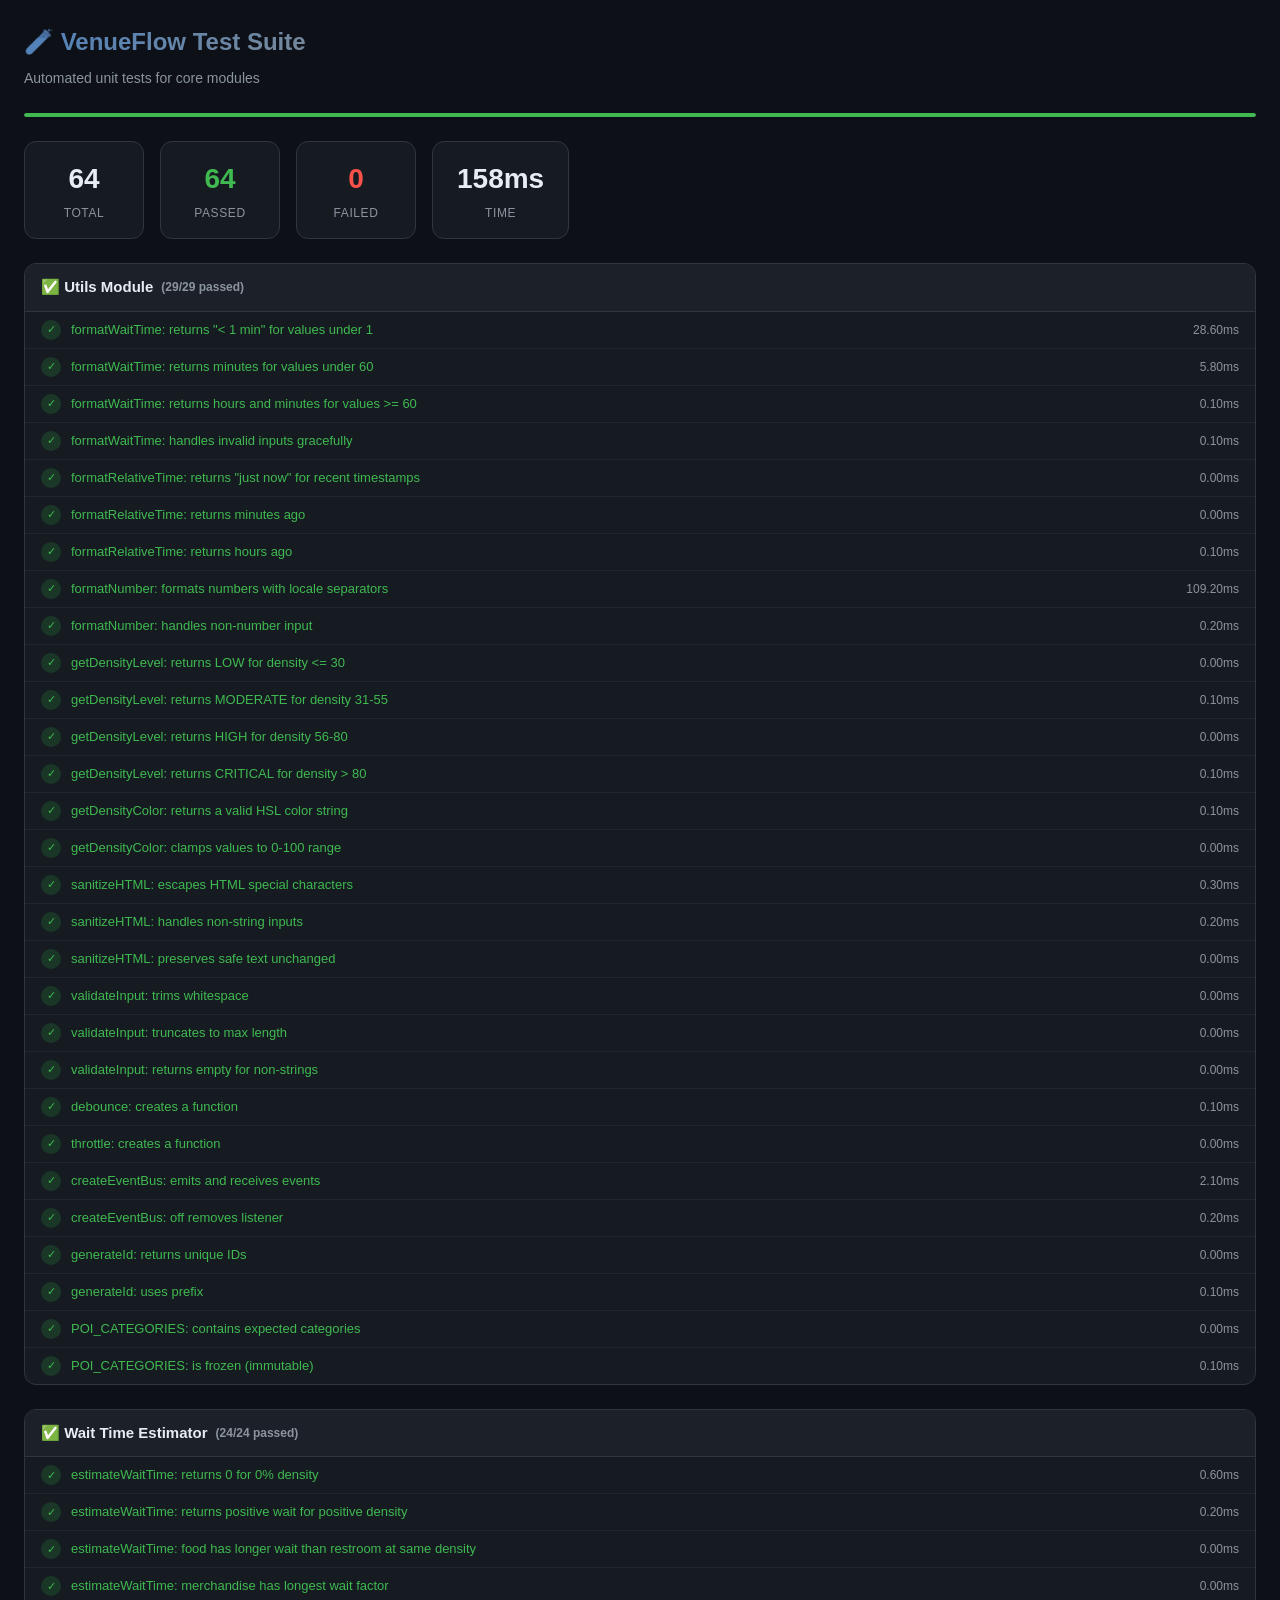
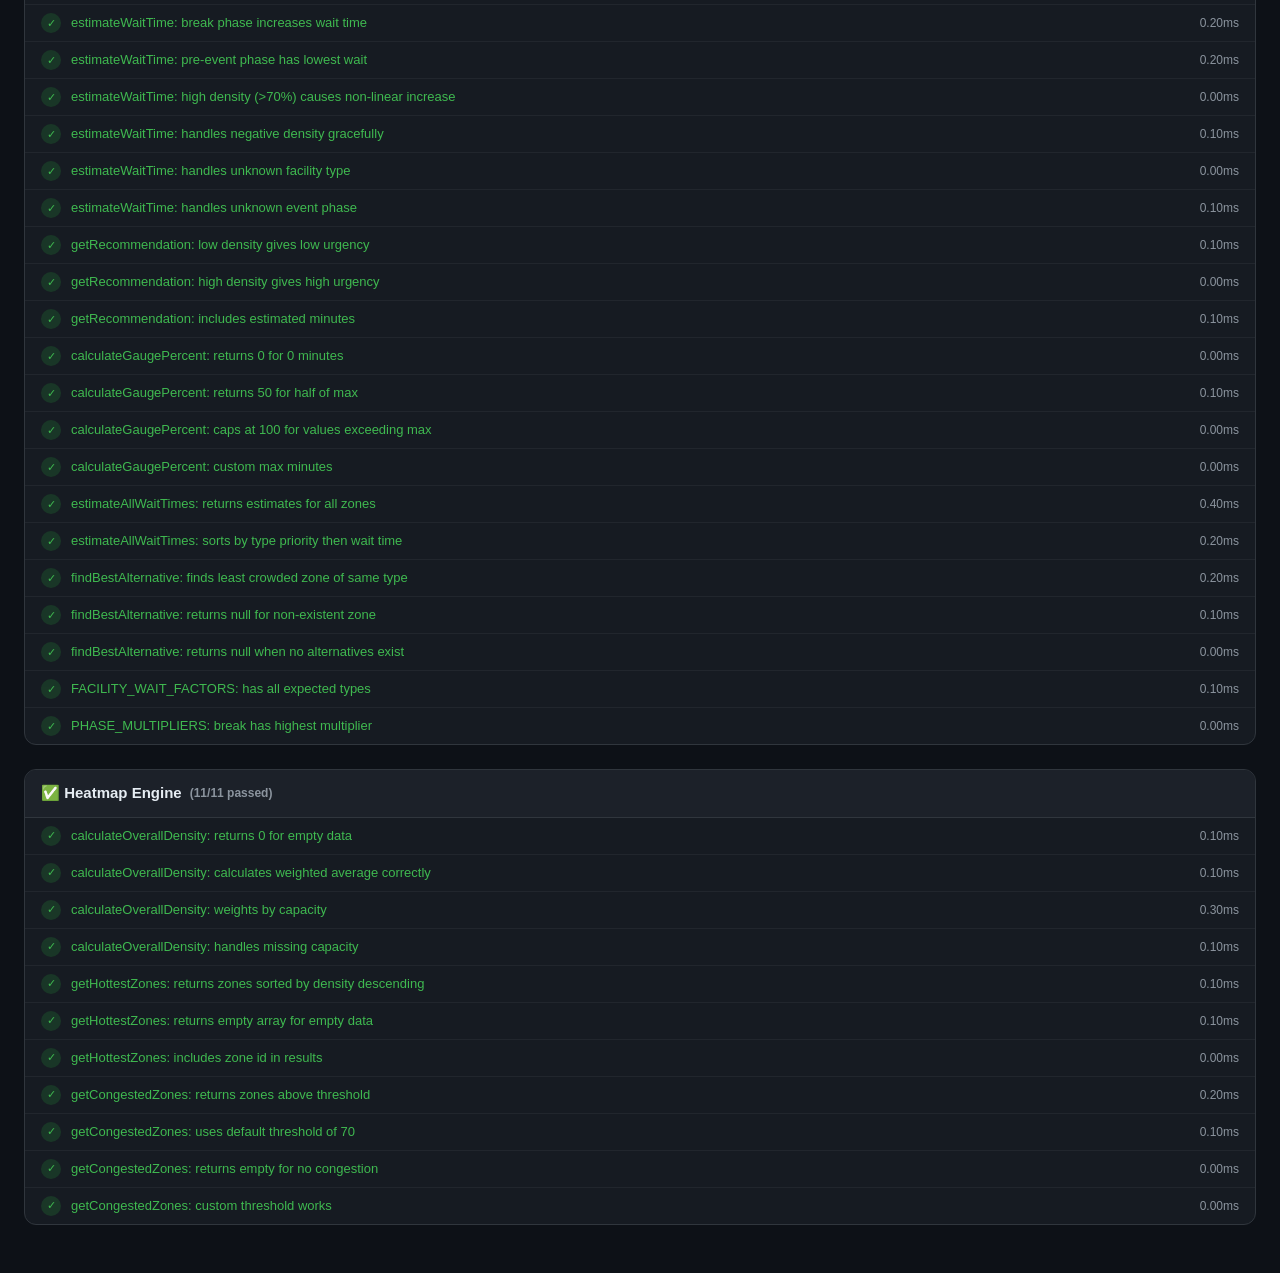
==== tests/test-runner.html @ 807b9fff "feat: VenueFlow - AI-powered smart venue assistant for PromptWars Week 1 Physical Event Experience v" ====
<!DOCTYPE html>
<html lang="en">
<head>
  <meta charset="UTF-8">
  <meta name="viewport" content="width=device-width, initial-scale=1.0">
  <title>VenueFlow Test Suite</title>
  <style>
    * { margin: 0; padding: 0; box-sizing: border-box; }
    body {
      font-family: 'Inter', -apple-system, BlinkMacSystemFont, sans-serif;
      background: #0d1117;
      color: #e6edf3;
      padding: 24px;
      line-height: 1.5;
    }
    h1 {
      font-size: 24px;
      margin-bottom: 8px;
      background: linear-gradient(135deg, #4F81BD, #F0A030);
      -webkit-background-clip: text;
      background-clip: text;
      -webkit-text-fill-color: transparent;
    }
    .subtitle {
      color: #8b949e;
      font-size: 14px;
      margin-bottom: 24px;
    }
    .summary {
      display: flex;
      gap: 16px;
      margin-bottom: 24px;
      flex-wrap: wrap;
    }
    .summary-card {
      background: #161b22;
      border: 1px solid #30363d;
      border-radius: 12px;
      padding: 16px 24px;
      text-align: center;
      min-width: 120px;
    }
    .summary-value {
      font-size: 28px;
      font-weight: 800;
      margin-bottom: 4px;
    }
    .summary-label {
      font-size: 12px;
      color: #8b949e;
      text-transform: uppercase;
      letter-spacing: 0.05em;
    }
    .pass { color: #3fb950; }
    .fail { color: #f85149; }
    .suite {
      margin-bottom: 24px;
      background: #161b22;
      border: 1px solid #30363d;
      border-radius: 12px;
      overflow: hidden;
    }
    .suite-header {
      padding: 12px 16px;
      background: #1c2129;
      border-bottom: 1px solid #30363d;
      font-weight: 600;
      font-size: 15px;
      display: flex;
      align-items: center;
      gap: 8px;
    }
    .test-result {
      display: flex;
      align-items: center;
      gap: 10px;
      padding: 8px 16px;
      border-bottom: 1px solid #21262d;
      font-size: 13px;
    }
    .test-result:last-child { border-bottom: none; }
    .test-result .icon {
      width: 20px;
      height: 20px;
      border-radius: 50%;
      display: flex;
      align-items: center;
      justify-content: center;
      font-size: 11px;
      flex-shrink: 0;
    }
    .test-result.pass .icon { background: hsla(130, 60%, 40%, 0.2); color: #3fb950; }
    .test-result.fail .icon { background: hsla(0, 60%, 50%, 0.2); color: #f85149; }
    .test-name { flex: 1; }
    .test-error {
      color: #f85149;
      font-size: 12px;
      padding: 4px 16px 8px 46px;
      background: hsla(0, 60%, 50%, 0.05);
    }
    .time {
      color: #8b949e;
      font-size: 12px;
    }
    .progress-bar {
      width: 100%;
      height: 4px;
      background: #30363d;
      border-radius: 2px;
      margin-bottom: 24px;
      overflow: hidden;
    }
    .progress-fill {
      height: 100%;
      border-radius: 2px;
      transition: width 0.3s ease;
    }
  </style>
</head>
<body>
  <h1>🧪 VenueFlow Test Suite</h1>
  <p class="subtitle">Automated unit tests for core modules</p>
  
  <div class="progress-bar">
    <div class="progress-fill" id="progress-fill" style="width: 0%; background: #3fb950;"></div>
  </div>
  
  <div class="summary" id="summary">
    <div class="summary-card">
      <div class="summary-value" id="total-count">-</div>
      <div class="summary-label">Total</div>
    </div>
    <div class="summary-card">
      <div class="summary-value pass" id="pass-count">-</div>
      <div class="summary-label">Passed</div>
    </div>
    <div class="summary-card">
      <div class="summary-value fail" id="fail-count">-</div>
      <div class="summary-label">Failed</div>
    </div>
    <div class="summary-card">
      <div class="summary-value" id="time-value">-</div>
      <div class="summary-label">Time</div>
    </div>
  </div>

  <div id="results"></div>

  <!-- Load source modules -->
  <script src="../js/utils.js"></script>
  <script src="../js/wait-estimator.js"></script>
  <script src="../js/heatmap.js"></script>

  <!-- Test Runner Framework -->
  <script>
    /**
     * Minimal Test Runner — Zero Dependencies
     * Designed for in-browser test execution.
     */
    const TestRunner = (() => {
      let _passed = 0;
      let _failed = 0;
      let _total = 0;
      let _results = [];

      function assert(condition, message = 'Assertion failed') {
        if (!condition) throw new Error(message);
      }

      function assertEqual(actual, expected, message) {
        if (actual !== expected) {
          throw new Error(
            message || `Expected ${JSON.stringify(expected)} but got ${JSON.stringify(actual)}`
          );
        }
      }

      function assertDeepEqual(actual, expected, message) {
        if (JSON.stringify(actual) !== JSON.stringify(expected)) {
          throw new Error(
            message || `Deep equality failed:\nExpected: ${JSON.stringify(expected)}\nActual: ${JSON.stringify(actual)}`
          );
        }
      }

      async function runSuite(suite) {
        const suiteResults = {
          name: suite.name,
          tests: []
        };

        for (const test of suite.tests) {
          _total++;
          const result = { name: test.name, passed: false, error: null, time: 0 };
          const start = performance.now();

          try {
            await test.run();
            result.passed = true;
            _passed++;
          } catch (err) {
            result.error = err.message;
            _failed++;
          }

          result.time = (performance.now() - start).toFixed(2);
          suiteResults.tests.push(result);
        }

        _results.push(suiteResults);
        return suiteResults;
      }

      function getStats() {
        return { total: _total, passed: _passed, failed: _failed };
      }

      return { assert, assertEqual, assertDeepEqual, runSuite, getStats };
    })();
  </script>

  <!-- Load test files -->
  <script src="unit/utils.test.js"></script>
  <script src="unit/wait-estimator.test.js"></script>
  <script src="unit/heatmap.test.js"></script>

  <!-- Execute tests -->
  <script>
    (async () => {
      const resultsContainer = document.getElementById('results');
      const startTime = performance.now();

      // Run all suites
      const suites = [UtilsTests, WaitEstimatorTests, HeatmapTests];
      
      for (const suite of suites) {
        const result = await TestRunner.runSuite(suite);
        
        // Render suite
        const suiteEl = document.createElement('div');
        suiteEl.className = 'suite';
        
        const passCount = result.tests.filter(t => t.passed).length;
        const totalCount = result.tests.length;
        const suiteStatus = passCount === totalCount ? '✅' : '❌';
        
        suiteEl.innerHTML = `
          <div class="suite-header">
            ${suiteStatus} ${result.name}
            <span class="time">(${passCount}/${totalCount} passed)</span>
          </div>
          ${result.tests.map(t => `
            <div class="test-result ${t.passed ? 'pass' : 'fail'}">
              <div class="icon">${t.passed ? '✓' : '✕'}</div>
              <div class="test-name">${t.name}</div>
              <span class="time">${t.time}ms</span>
            </div>
            ${t.error ? `<div class="test-error">Error: ${t.error}</div>` : ''}
          `).join('')}
        `;
        
        resultsContainer.appendChild(suiteEl);
      }

      // Update summary
      const stats = TestRunner.getStats();
      const totalTime = (performance.now() - startTime).toFixed(0);
      
      document.getElementById('total-count').textContent = stats.total;
      document.getElementById('pass-count').textContent = stats.passed;
      document.getElementById('fail-count').textContent = stats.failed;
      document.getElementById('time-value').textContent = totalTime + 'ms';

      // Update progress bar
      const percent = stats.total > 0 ? (stats.passed / stats.total * 100) : 0;
      const progressFill = document.getElementById('progress-fill');
      progressFill.style.width = percent + '%';
      progressFill.style.background = stats.failed > 0 ? '#f85149' : '#3fb950';

      // Console summary
      console.log(`\n🧪 VenueFlow Tests: ${stats.passed}/${stats.total} passed (${stats.failed} failed) in ${totalTime}ms\n`);
    })();
  </script>
</body>
</html>
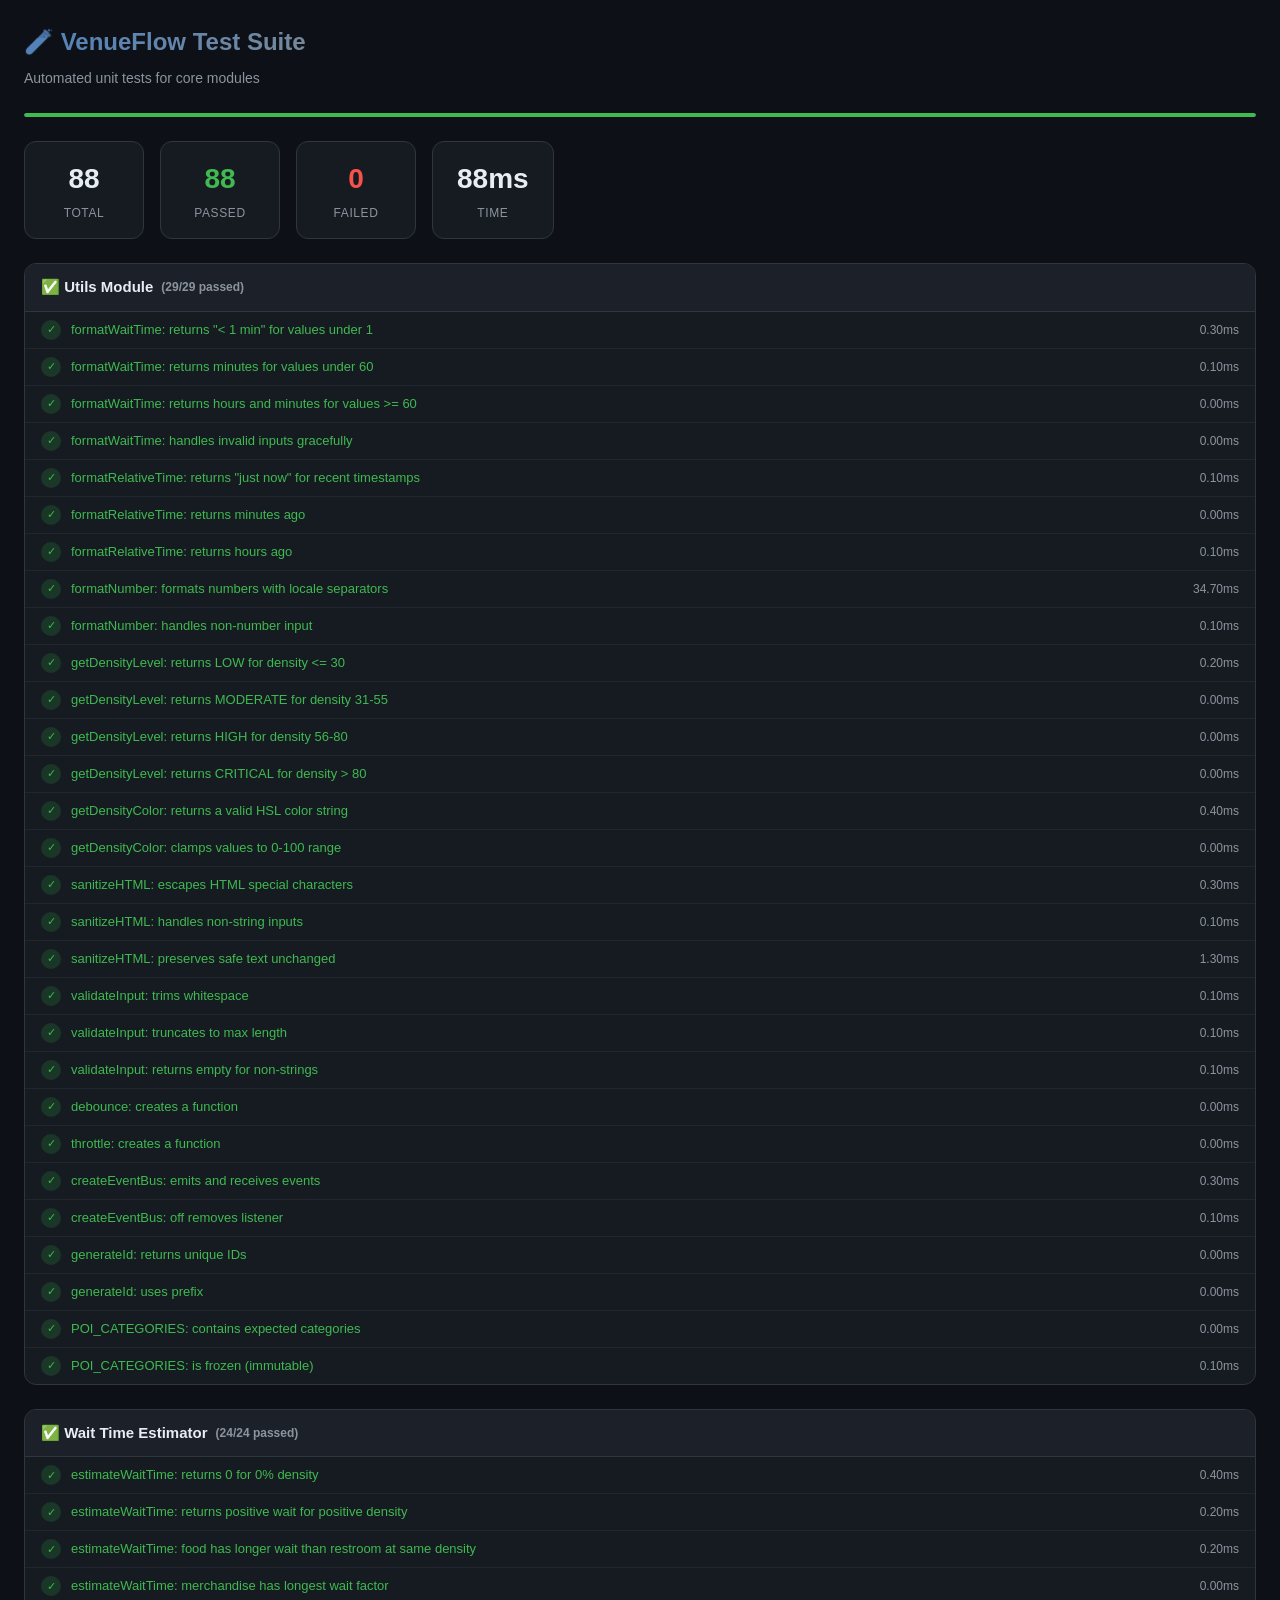
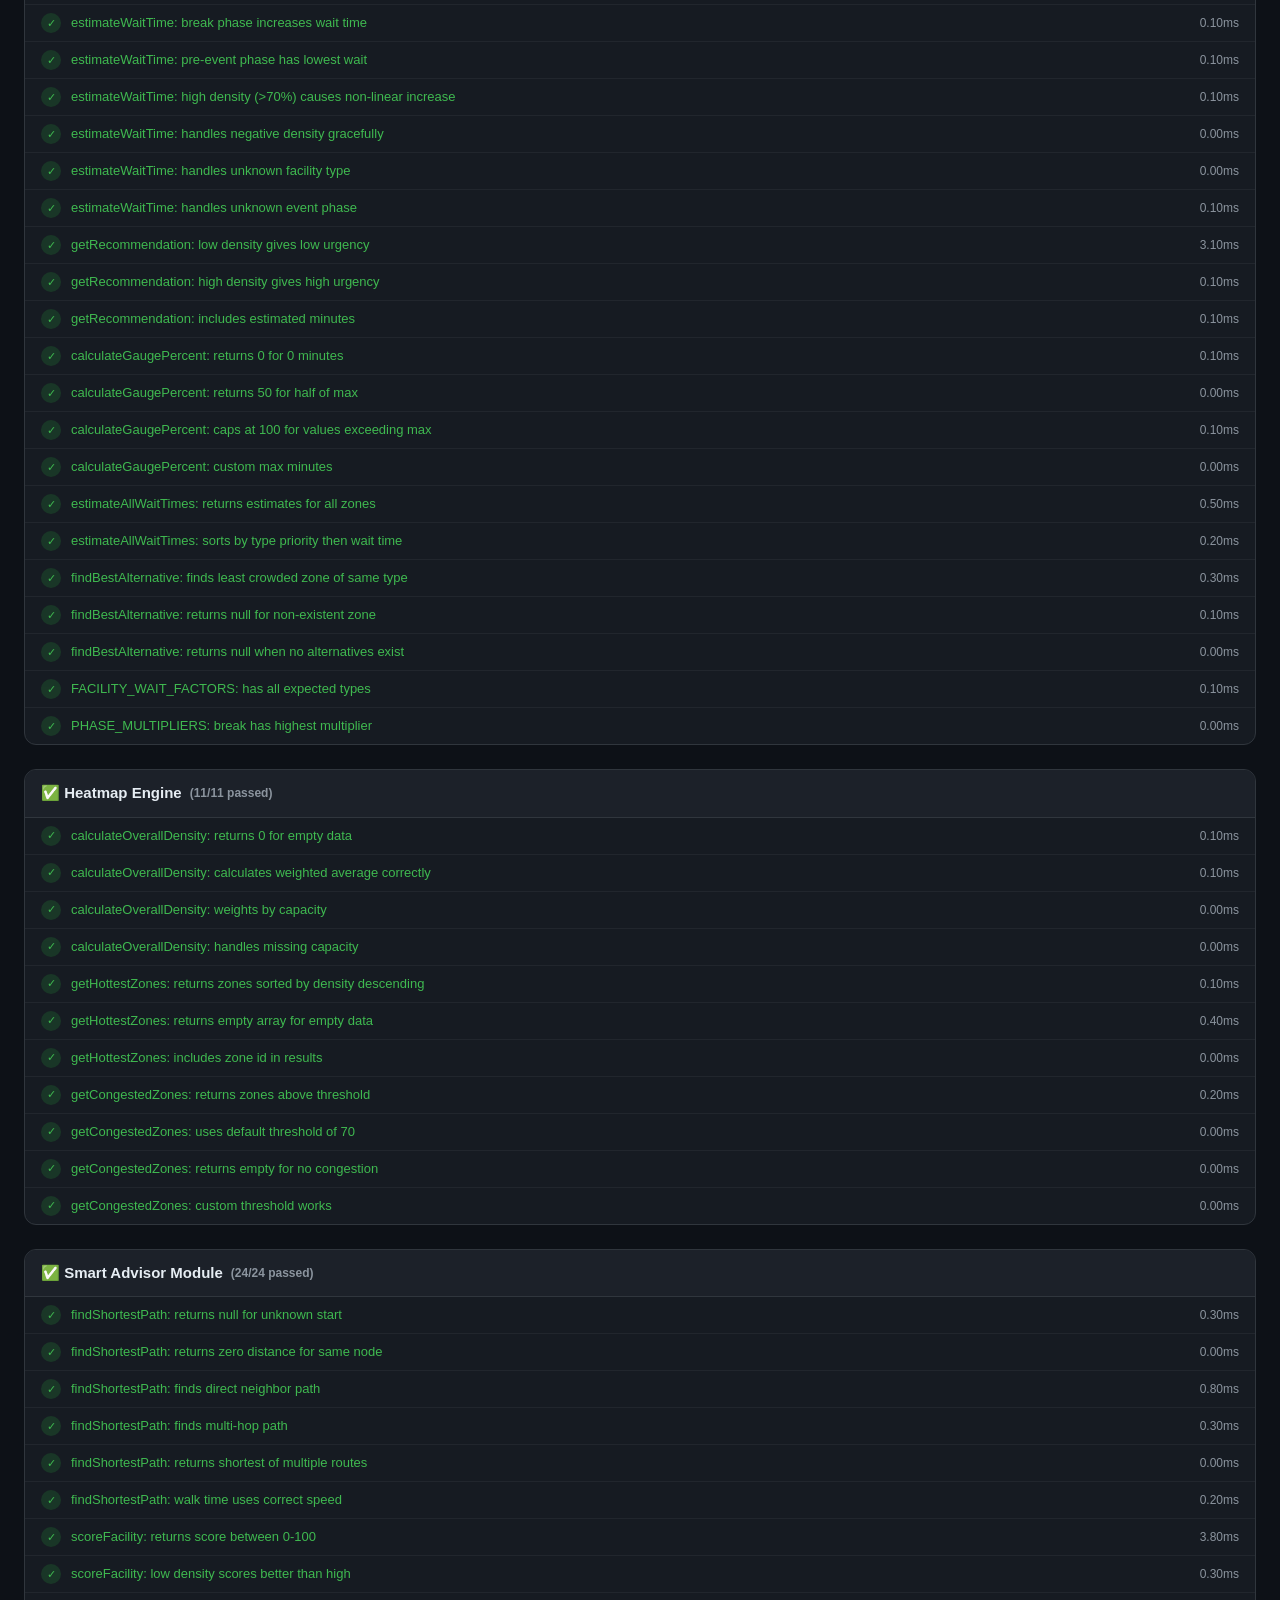
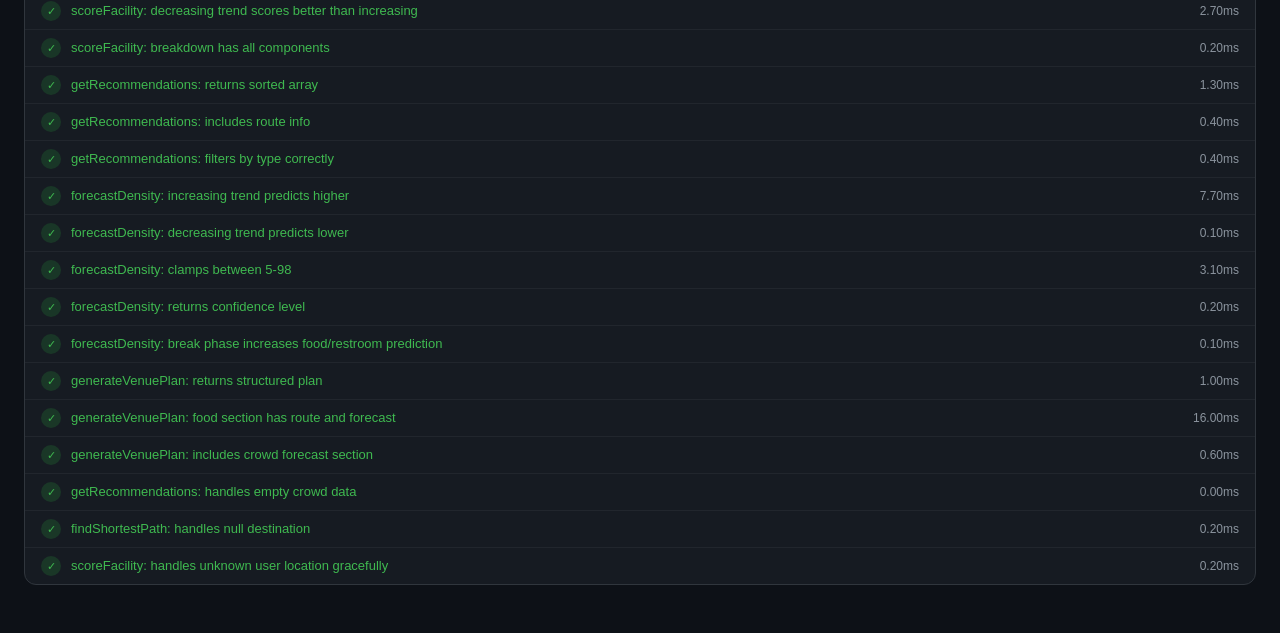
==== commit 257ff127: "feat: Implement Smart Advisor algorithmic recommendations - Replaced superficial AI Chatbot with a r" ====
--- a/tests/test-runner.html
+++ b/tests/test-runner.html
@@ -150,6 +150,7 @@
   <script src="../js/utils.js"></script>
   <script src="../js/wait-estimator.js"></script>
   <script src="../js/heatmap.js"></script>
+  <script src="../js/smart-advisor.js"></script>
 
   <!-- Test Runner Framework -->
   <script>
@@ -223,6 +224,7 @@
   <script src="unit/utils.test.js"></script>
   <script src="unit/wait-estimator.test.js"></script>
   <script src="unit/heatmap.test.js"></script>
+  <script src="unit/smart-advisor.test.js"></script>
 
   <!-- Execute tests -->
   <script>
@@ -231,7 +233,7 @@
       const startTime = performance.now();
 
       // Run all suites
-      const suites = [UtilsTests, WaitEstimatorTests, HeatmapTests];
+      const suites = [UtilsTests, WaitEstimatorTests, HeatmapTests, SmartAdvisorTests];
       
       for (const suite of suites) {
         const result = await TestRunner.runSuite(suite);
